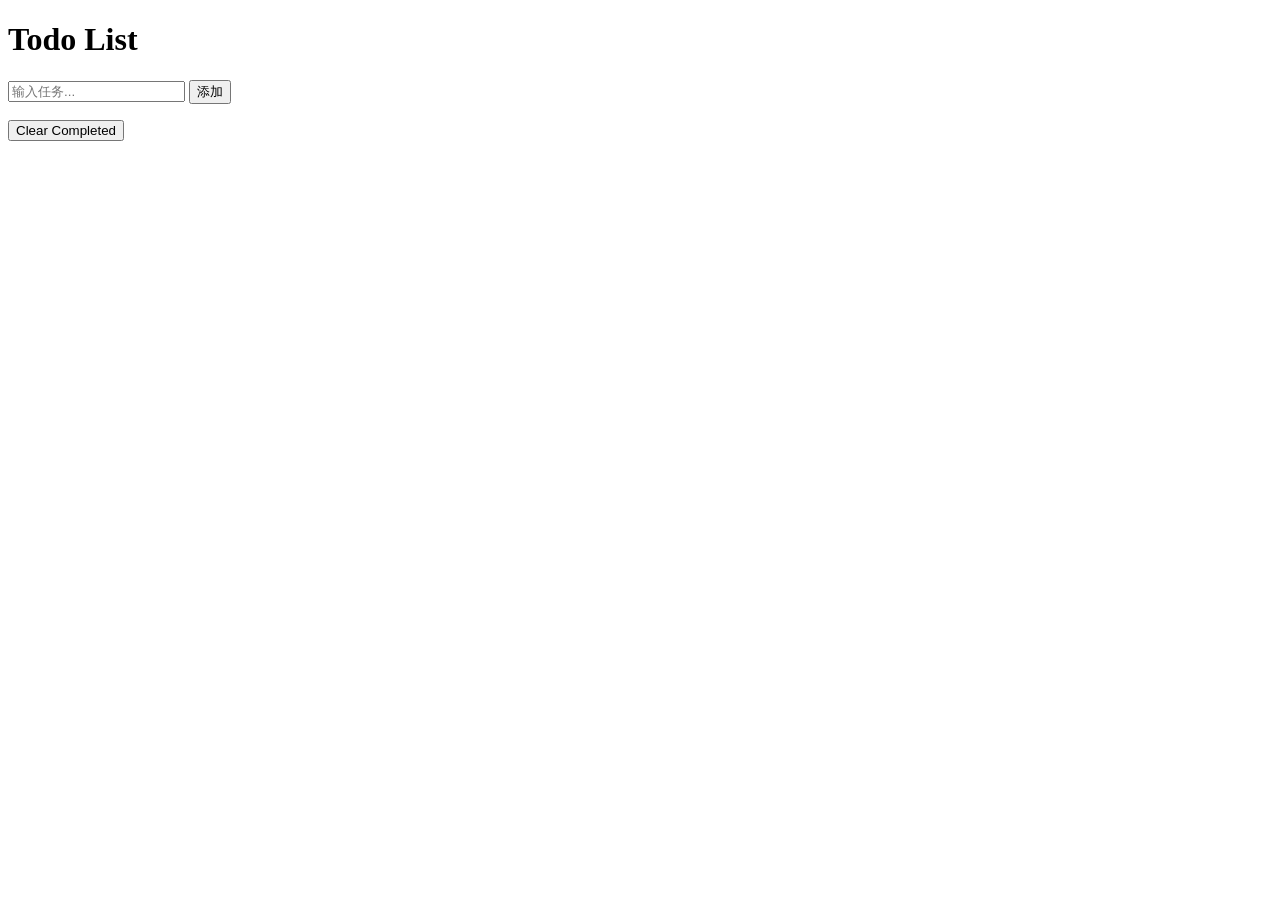
==== frontend/index.html @ 5dc0f9f6 "first commit" ====
<!doctype html>
<html lang="en">
  <head>
    <meta charset="UTF-8" />
    <meta name="viewport" content="width=device-width, initial-scale=1.0" />
    <title>AItodo</title>
    <link rel="stylesheet" href="style.css" />
    <script defer src="script.js"></script>
  </head>
  <body>
    <h1>Todo List</h1>
    <input id="todo-input" placeholder="输入任务..." autocomplete="off" />
    <button class="btn--post">添加</button>
    <ol id="todo-list"></ol>
    <button class="btn--deleteCompleted">Clear Completed</button>
    <div id="toast"></div>
  </body>
</html>
---- frontend/style.css ----
/* 提示容器 */
#toast {
  position: fixed;
  bottom: 20px;
  right: 20px;
  background: black;
  color: white;
  padding: 10px 16px;
  border-radius: 6px;
  display: none;
}
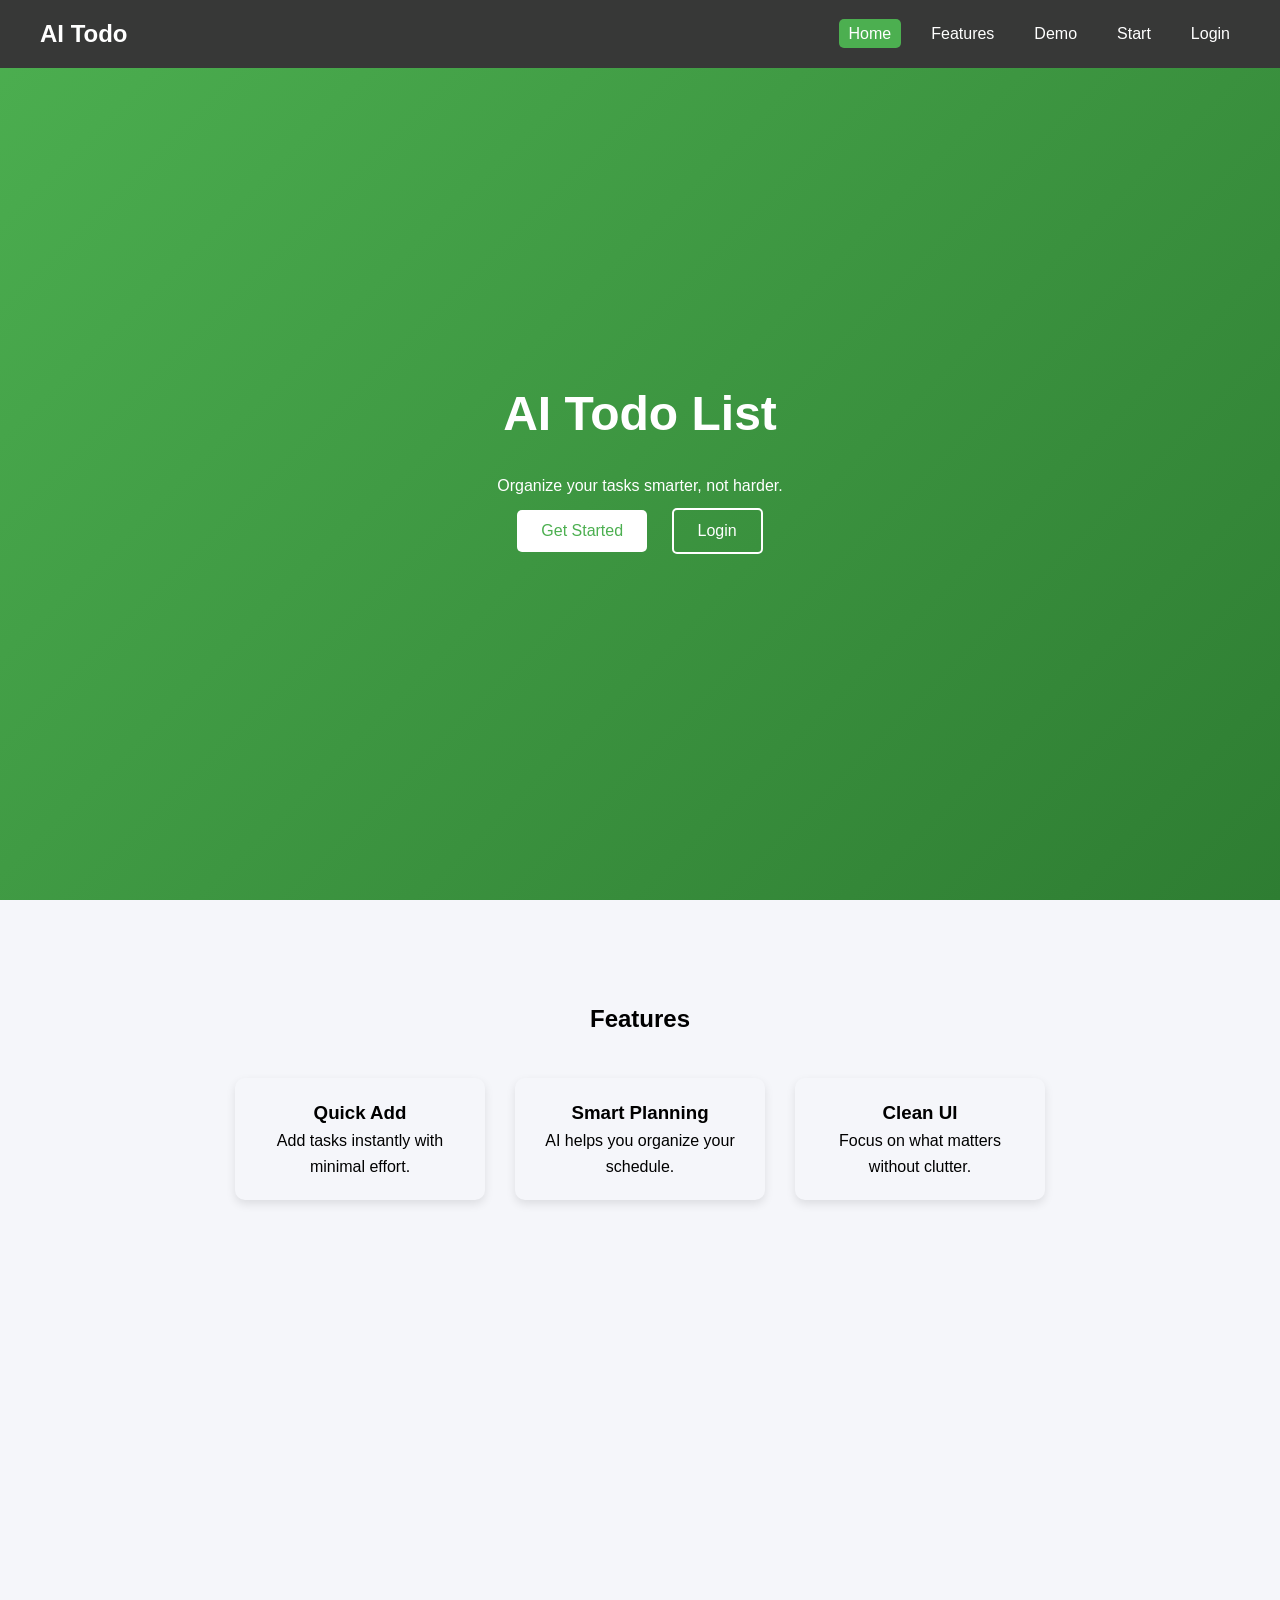
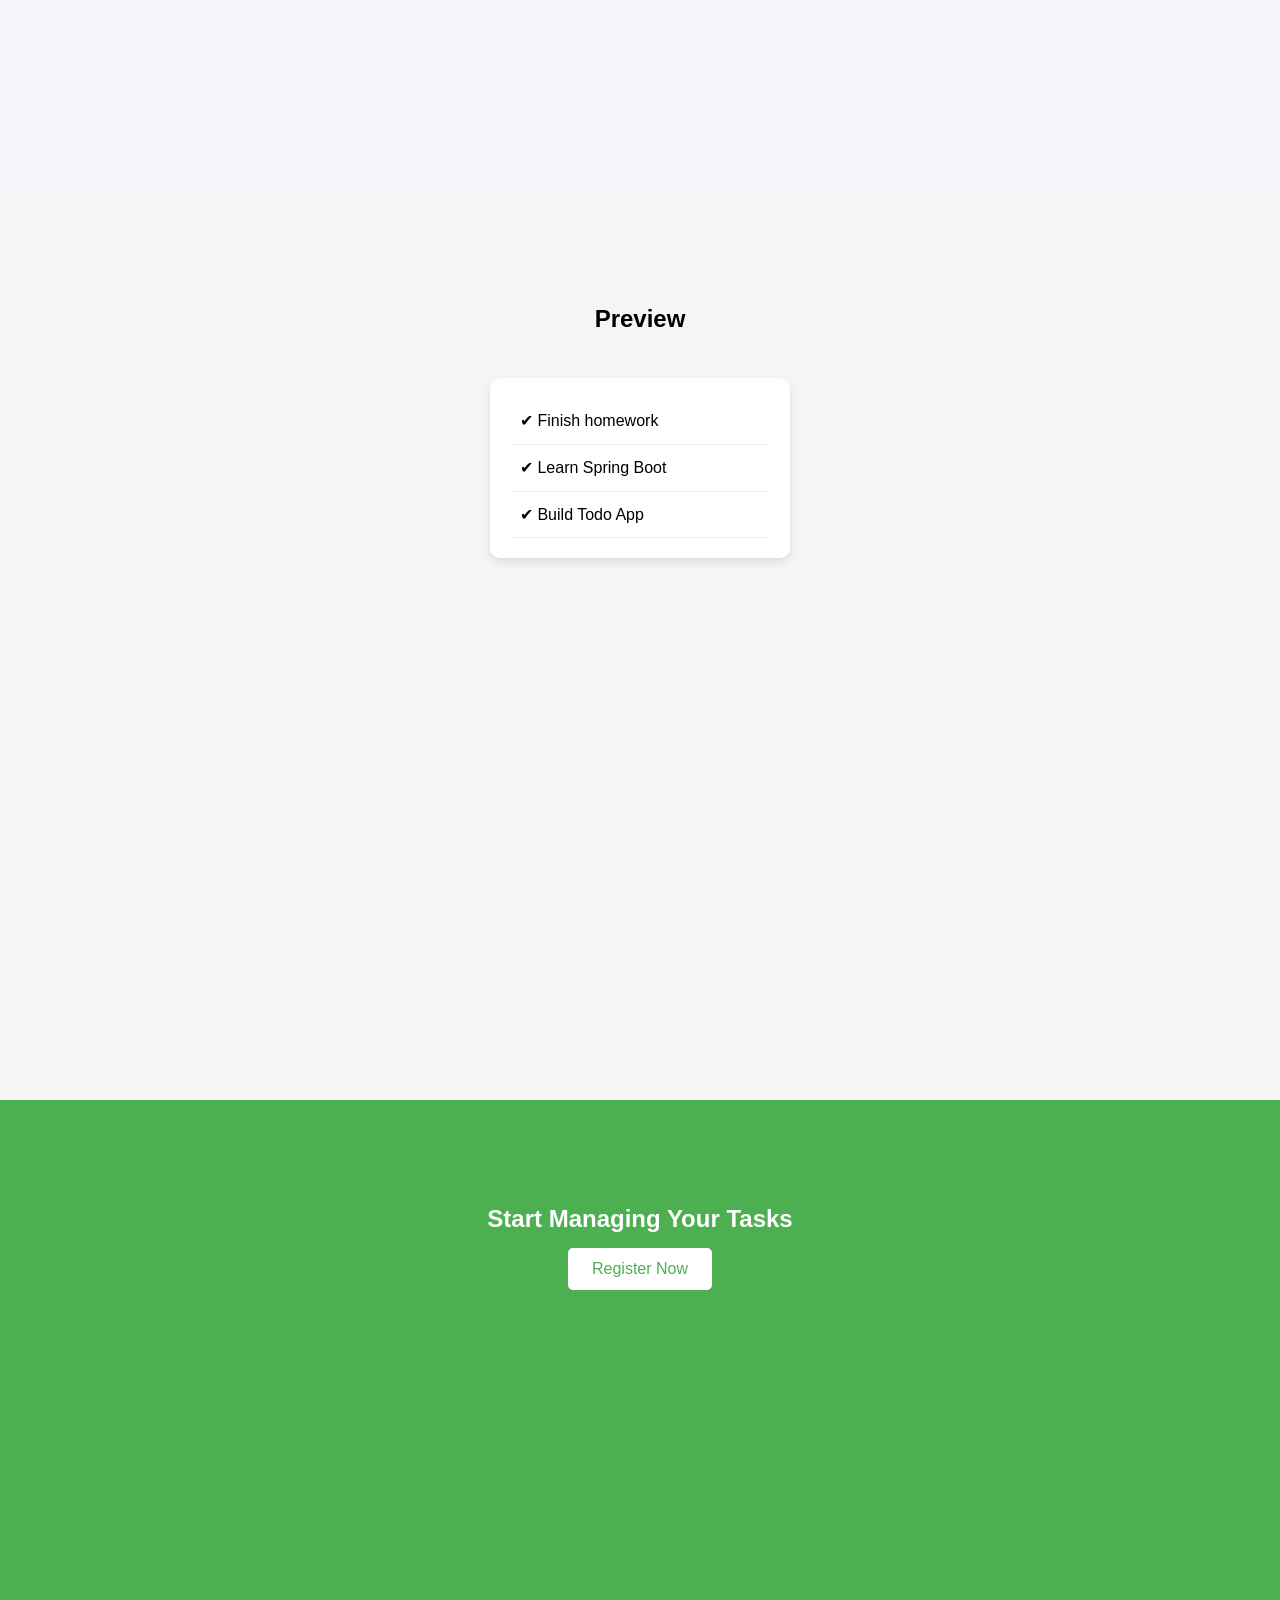
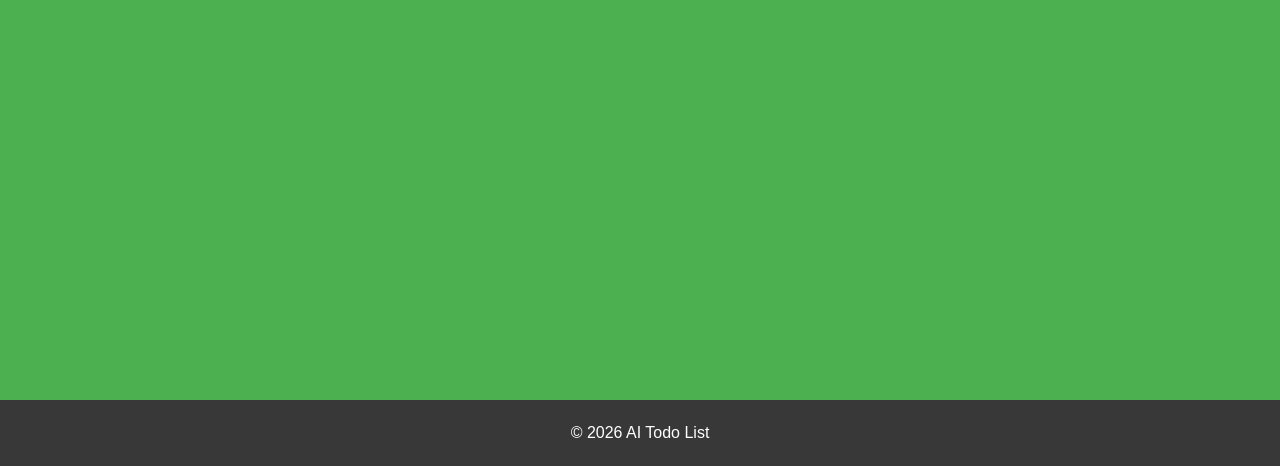
==== commit 88c41734: "feat: complete login feature and related updates" ====
--- a/frontend/index.html
+++ b/frontend/index.html
@@ -1,18 +1,123 @@
+<!-- index.html -->
 <!doctype html>
 <html lang="en">
   <head>
     <meta charset="UTF-8" />
     <meta name="viewport" content="width=device-width, initial-scale=1.0" />
-    <title>AItodo</title>
-    <link rel="stylesheet" href="style.css" />
-    <script defer src="script.js"></script>
+    <title>AI Todo List</title>
+    <link rel="stylesheet" href="css/index.css" />
+    <script defer src="js/index.js"></script>
   </head>
   <body>
-    <h1>Todo List</h1>
-    <input id="todo-input" placeholder="输入任务..." autocomplete="off" />
-    <button class="btn--post">添加</button>
-    <ol id="todo-list"></ol>
-    <button class="btn--deleteCompleted">Clear Completed</button>
-    <div id="toast"></div>
+    <!-- NAV -->
+    <nav id="navbar">
+      <h1>AI Todo</h1>
+      <ul>
+        <li><a href="#hero" class="nav-link active">Home</a></li>
+        <li><a href="#features" class="nav-link">Features</a></li>
+        <li><a href="#demo" class="nav-link">Demo</a></li>
+        <li><a href="#cta" class="nav-link">Start</a></li>
+        <li class="nav--login"><a href="#">Login</a></li>
+      </ul>
+    </nav>
+
+    <!-- HERO -->
+    <section id="hero" class="section">
+      <h2>AI Todo List</h2>
+      <p>Organize your tasks smarter, not harder.</p>
+      <div>
+        <button class="btn primary">Get Started</button>
+        <button class="btn outline">Login</button>
+      </div>
+    </section>
+
+    <!-- FEATURES -->
+    <section id="features" class="section">
+      <h2>Features</h2>
+      <div class="feature-container">
+        <div class="feature">
+          <h3>Quick Add</h3>
+          <p>Add tasks instantly with minimal effort.</p>
+        </div>
+        <div class="feature">
+          <h3>Smart Planning</h3>
+          <p>AI helps you organize your schedule.</p>
+        </div>
+        <div class="feature">
+          <h3>Clean UI</h3>
+          <p>Focus on what matters without clutter.</p>
+        </div>
+      </div>
+    </section>
+
+    <!-- DEMO -->
+    <section id="demo" class="section alt">
+      <h2>Preview</h2>
+      <div class="todo-demo" id="demoList"></div>
+    </section>
+
+    <!-- CTA -->
+    <section id="cta" class="section cta">
+      <h2>Start Managing Your Tasks</h2>
+      <button class="btn primary">Register Now</button>
+    </section>
+
+    <footer>
+      <p>© 2026 AI Todo List</p>
+    </footer>
+
+    <!-- AUTH MODAL -->
+    <div id="authModal" class="modal hidden">
+      <div class="modal-content">
+        <!-- <span class="close-btn" id="closeModal">&times;</span> -->
+
+        <div class="container" id="container">
+          <span class="close-btn" id="closeModal">&times;</span>
+          <div class="card">
+            <div class="form-track">
+              <!-- Login -->
+              <div class="login-box box active">
+                <h2>AItodo Login</h2>
+
+                <input
+                  id="username--login"
+                  placeholder="Username"
+                  autocomplete="off"
+                />
+                <input
+                  id="password--login"
+                  type="password"
+                  placeholder="Password"
+                />
+
+                <button class="btn--login">Login</button>
+
+                <p class="switch--toRegister switch">Click to Register</p>
+              </div>
+
+              <!-- Register -->
+              <div class="register-box box">
+                <h2>AItodo Register</h2>
+
+                <input
+                  id="username--register"
+                  placeholder="Username"
+                  autocomplete="off"
+                />
+                <input
+                  id="password--register"
+                  type="password"
+                  placeholder="Password"
+                />
+
+                <button class="btn--register">Register</button>
+
+                <p class="switch--toLogin switch">Back to Login</p>
+              </div>
+            </div>
+          </div>
+        </div>
+      </div>
+    </div>
   </body>
 </html>
--- a/frontend/css/index.css
+++ b/frontend/css/index.css
@@ -0,0 +1,278 @@
+* {
+  margin: 0;
+  padding: 0;
+  box-sizing: border-box;
+  font-family: Arial, sans-serif;
+}
+
+html {
+  scroll-behavior: smooth;
+}
+
+body {
+  margin: 0;
+  font-family: Arial, sans-serif;
+  background: #f5f6fa;
+  line-height: 1.6;
+}
+
+/* NAV */
+nav {
+  position: fixed;
+  top: 0;
+  width: 100%;
+  background: #373837;
+  color: white;
+  display: flex;
+  justify-content: space-between;
+  align-items: center;
+  padding: 15px 40px;
+  z-index: 1000;
+}
+
+nav ul {
+  list-style: none;
+  display: flex;
+  gap: 20px;
+}
+
+nav a {
+  color: white;
+  text-decoration: none;
+  padding: 6px 10px;
+  border-radius: 5px;
+  transition: 0.3s;
+}
+
+nav a:hover,
+nav a.active {
+  background: #4caf50;
+  color: white;
+}
+
+/* SECTION */
+.section {
+  min-height: 100vh;
+  padding: 100px 40px 60px;
+  text-align: center;
+}
+
+.alt {
+  background: #f5f5f5;
+}
+
+/* HERO */
+#hero {
+  display: flex;
+  flex-direction: column;
+  justify-content: center;
+  align-items: center;
+  background: linear-gradient(135deg, #4caf50, #2e7d32);
+  color: white;
+}
+
+#hero h2 {
+  font-size: 48px;
+  margin-bottom: 20px;
+}
+
+/* BUTTON */
+.btn {
+  padding: 12px 24px;
+  margin: 10px;
+  border: none;
+  border-radius: 5px;
+  cursor: pointer;
+  font-size: 16px;
+  transition: 0.3s;
+}
+
+.primary {
+  background: white;
+  color: #4caf50;
+}
+
+.primary:hover {
+  background: #e8f5e9;
+}
+
+.outline {
+  background: transparent;
+  border: 2px solid white;
+  color: white;
+}
+
+.outline:hover {
+  background: white;
+  color: #4caf50;
+}
+
+/* FEATURES */
+.feature-container {
+  display: flex;
+  justify-content: center;
+  gap: 30px;
+  margin-top: 40px;
+  flex-wrap: wrap;
+}
+
+.feature {
+  width: 250px;
+  padding: 20px;
+  border-radius: 10px;
+  box-shadow: 0 4px 10px rgba(0, 0, 0, 0.1);
+  transition: 0.3s;
+}
+
+.feature:hover {
+  transform: translateY(-5px);
+}
+
+/* DEMO */
+.todo-demo {
+  width: 300px;
+  margin: 40px auto;
+  padding: 20px;
+  background: white;
+  border-radius: 10px;
+  box-shadow: 0 4px 10px rgba(0, 0, 0, 0.1);
+  text-align: left;
+}
+
+.todo-item {
+  padding: 10px;
+  border-bottom: 1px solid #eee;
+}
+
+/* CTA */
+.cta {
+  background: #4caf50;
+  color: white;
+}
+
+footer {
+  text-align: center;
+  padding: 20px;
+  background: #373837;
+  color: white;
+}
+
+/* 登录和注册 */
+
+/* Modal 外层 */
+.modal {
+  position: fixed;
+  top: 0;
+  left: 0;
+  width: 100%;
+  height: 100%;
+  background: rgba(0, 0, 0, 0.5);
+  backdrop-filter: blur(8px);
+  display: flex;
+  justify-content: center;
+  align-items: center;
+  z-index: 2000;
+}
+
+/* 隐藏 */
+.hidden {
+  display: none;
+}
+
+/* 内容 */
+/* .modal-content {
+  background: white;
+  padding: 20px;
+  border-radius: 10px;
+} */
+.modal-content {
+  width: 800px;
+  max-width: 90%;
+  height: 500px;
+  border-radius: 12px;
+  overflow: hidden;
+  position: relative;
+}
+
+/* 关闭按钮 */
+.close-btn {
+  position: absolute;
+  top: 72px;
+  right: 209px;
+  cursor: pointer;
+  font-size: 24px;
+  color: white;
+}
+
+.container {
+  position: relative;
+  height: 100%;
+  display: flex;
+  justify-content: center;
+  align-items: center;
+}
+
+/* 外层卡片 */
+.card {
+  width: 320px;
+  overflow: hidden; /* 关键：隐藏另一页 */
+  border-radius: 10px;
+  box-shadow: 0 4px 20px rgba(0, 0, 0, 0.1);
+  background: white;
+}
+
+/* 横向滑动轨道 */
+.form-track {
+  display: flex;
+  width: 200%; /* 两页 */
+  transition: transform 0.4s ease;
+}
+
+/* 每一页 */
+.box {
+  width: 50%; /* 各占一半 */
+  padding: 30px;
+  display: flex;
+  flex-direction: column;
+  align-items: center;
+}
+
+/* 滑动状态 */
+.card.show-register .form-track {
+  transform: translateX(-50%);
+}
+
+/* 基础样式 */
+.box h2 {
+  margin-bottom: 20px;
+}
+
+.box input {
+  width: 100%;
+  max-width: 260px;
+  padding: 10px;
+  margin-bottom: 15px;
+  border: 1px solid #ddd;
+  border-radius: 5px;
+}
+
+.box button {
+  width: 100%;
+  padding: 10px;
+  border: none;
+  background: #4caf50;
+  color: white;
+  border-radius: 5px;
+  cursor: pointer;
+}
+
+.box button:hover {
+  background: #45a049;
+}
+
+.switch {
+  margin-top: 10px;
+  font-size: 14px;
+  color: gray;
+  cursor: pointer;
+}
